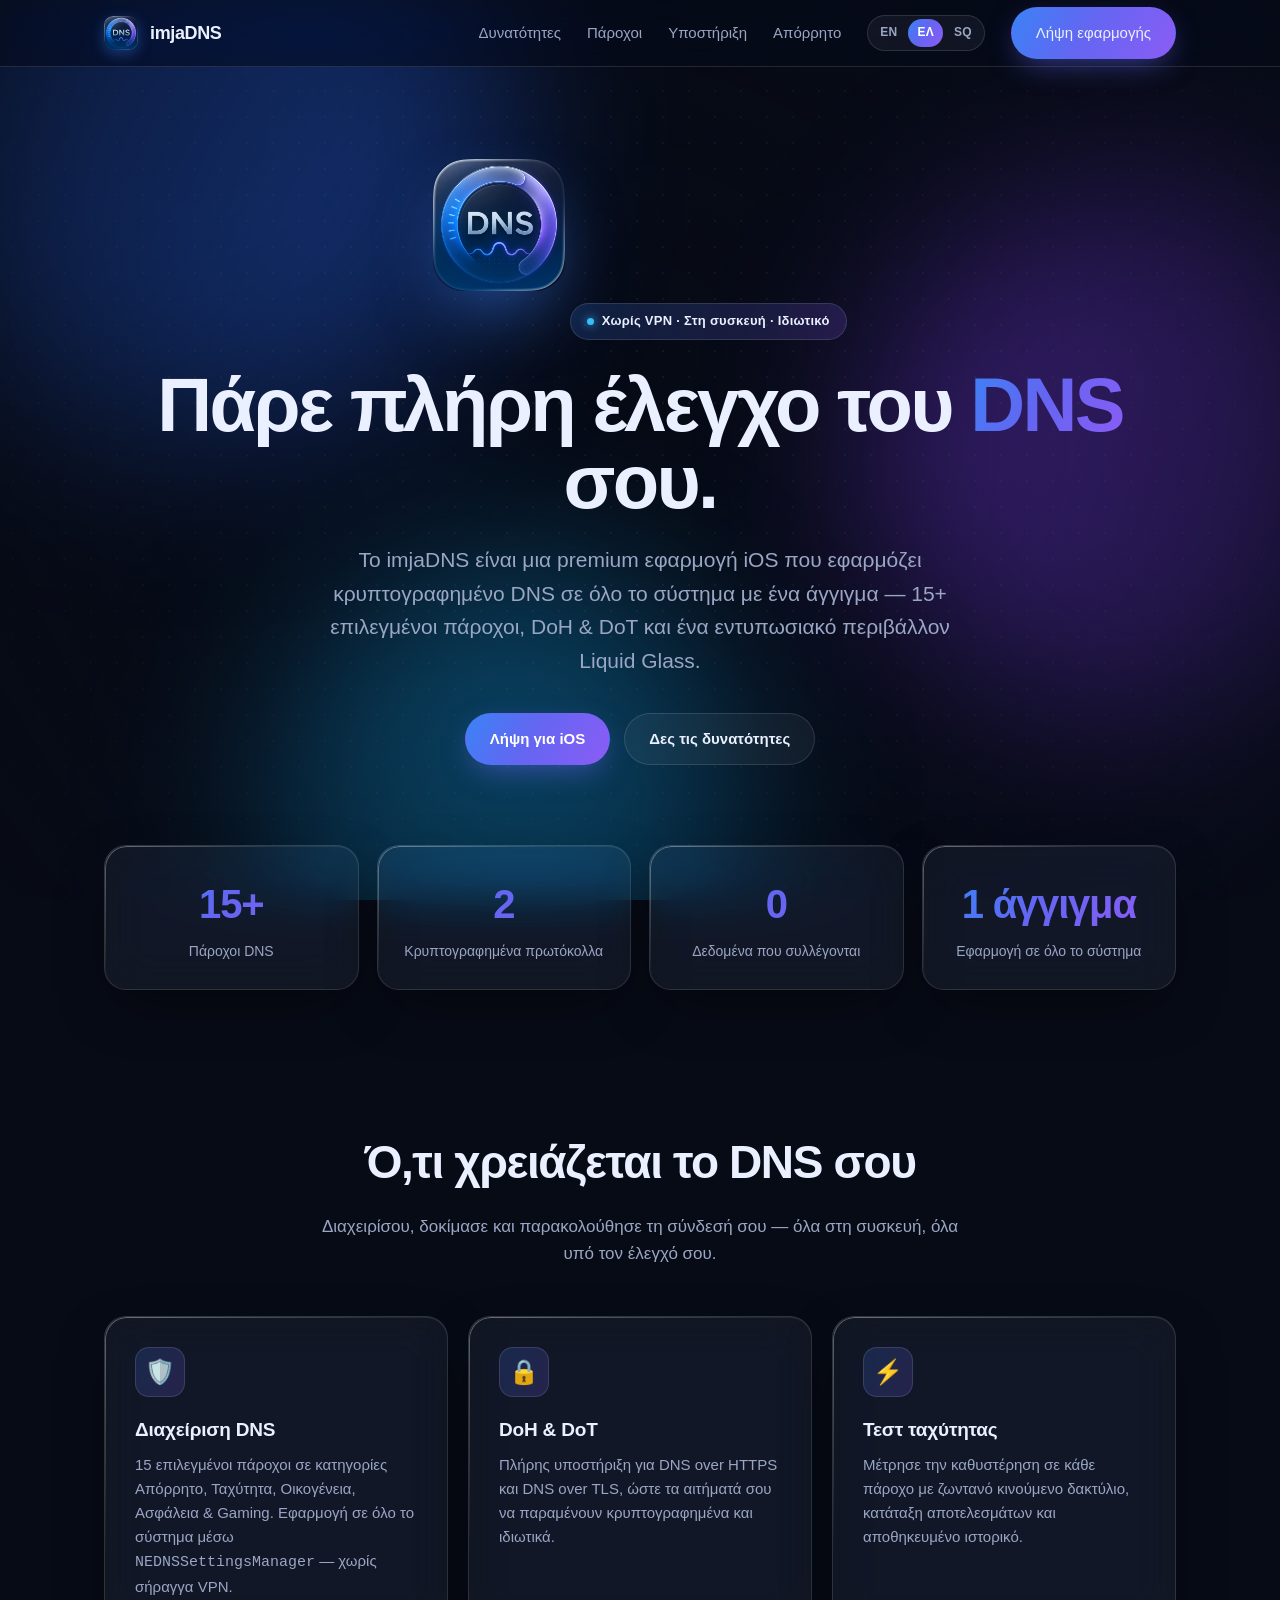
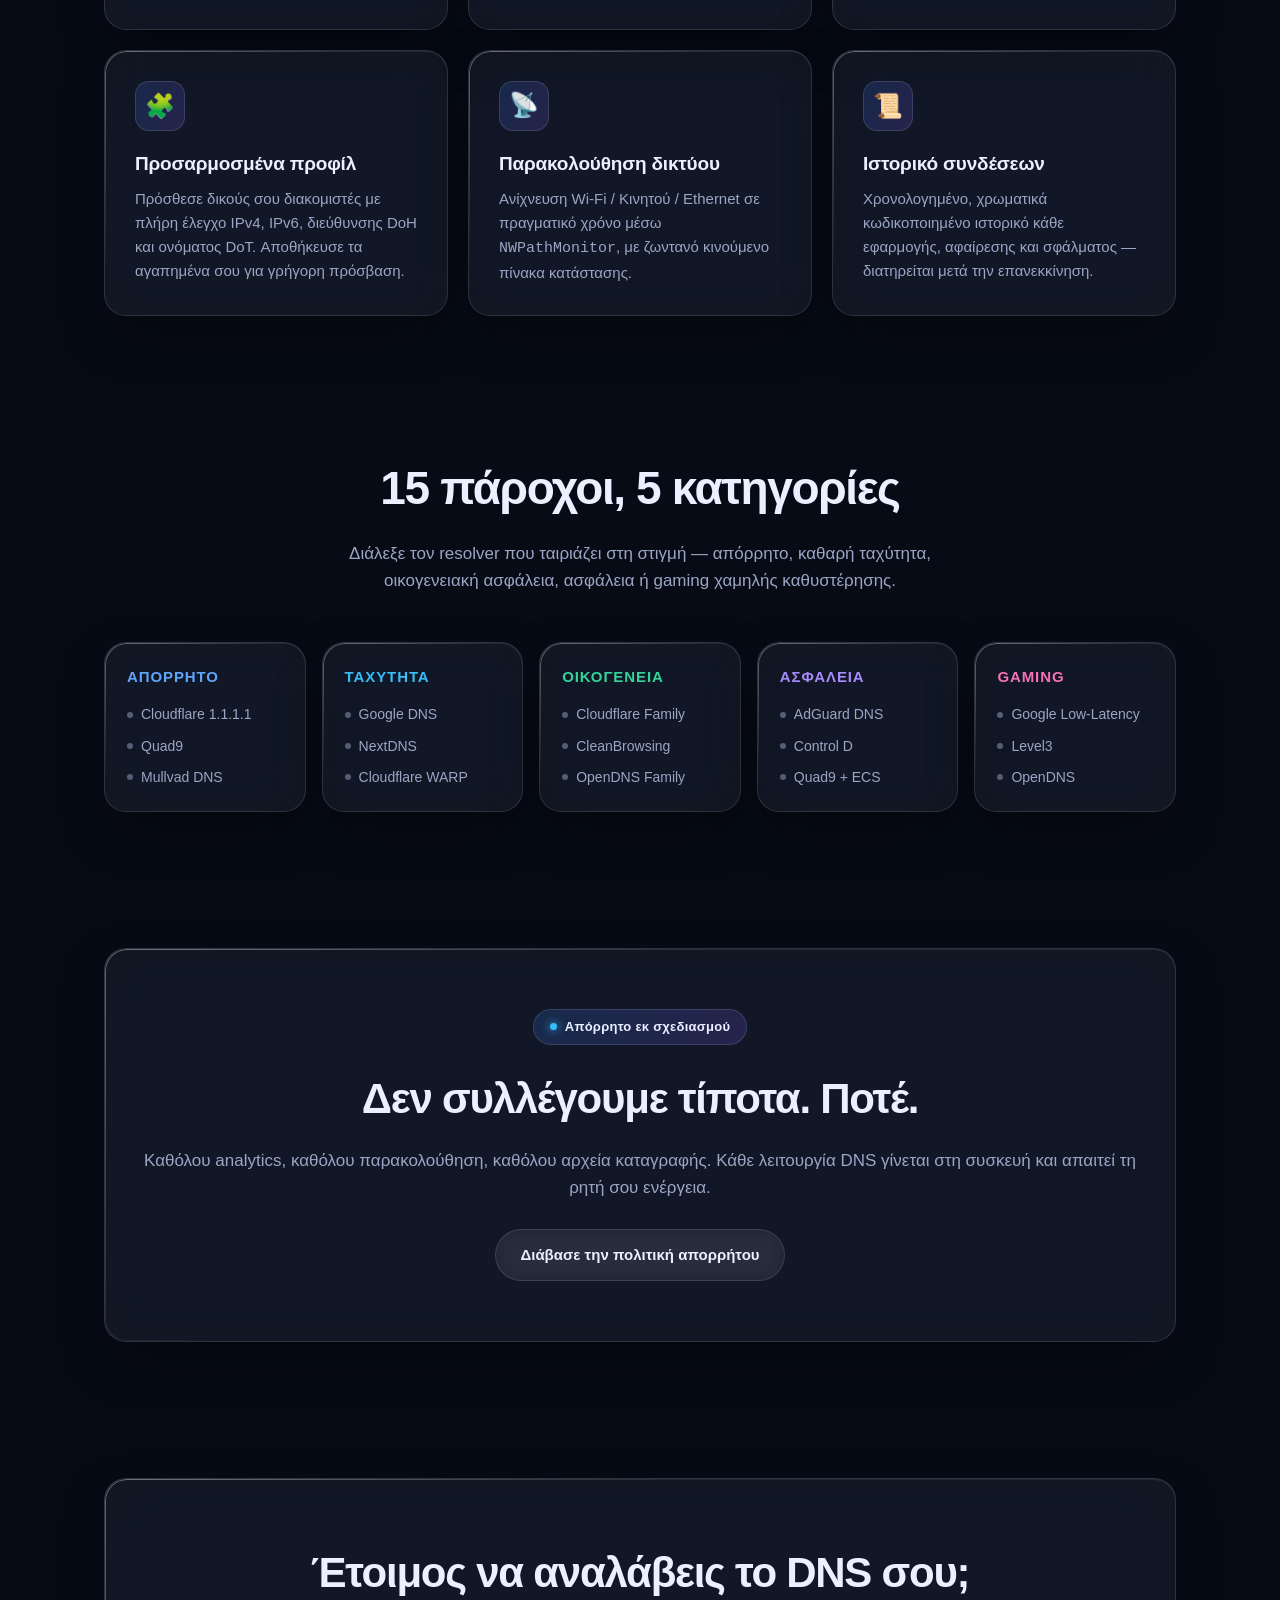
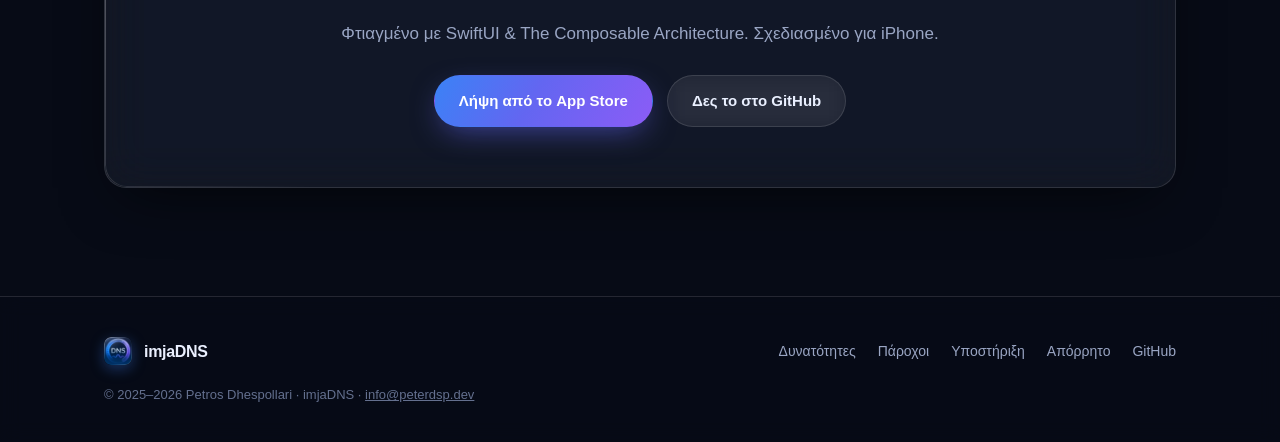
==== docs/el/index.html @ 1bcdfea8 "Add Greek and Albanian translations to imjadns.peterdsp.dev Localize the site into Greek (/el/) and " ====
<!DOCTYPE html>
<html lang="el">
<head>
  <meta charset="UTF-8" />
  <meta name="viewport" content="width=device-width, initial-scale=1.0" />
  <title>imjaDNS — Premium διαχείριση DNS για iOS</title>
  <meta name="description" content="Το imjaDNS σού δίνει πλήρη έλεγχο του DNS στο iPhone σου — χωρίς VPN. 15+ ενσωματωμένοι πάροχοι, DoH & DoT, τεστ ταχύτητας και εντυπωσιακό σχεδιασμό Liquid Glass." />
  <meta name="theme-color" content="#070B16" />
  <link rel="icon" href="../assets/icon.png" type="image/png" />
  <link rel="apple-touch-icon" href="../assets/icon-180.png" />
  <!-- Open Graph -->
  <meta property="og:type" content="website" />
  <meta property="og:title" content="imjaDNS — Premium διαχείριση DNS για iOS" />
  <meta property="og:description" content="Πλήρης έλεγχος του DNS στο iPhone σου — χωρίς VPN. 15+ πάροχοι, DoH & DoT, τεστ ταχύτητας." />
  <meta property="og:image" content="../assets/icon-512.png" />
  <meta property="og:url" content="https://imjadns.peterdsp.dev/el/" />
  <meta name="twitter:card" content="summary_large_image" />
  <link rel="alternate" hreflang="en" href="https://imjadns.peterdsp.dev/index.html" />
  <link rel="alternate" hreflang="el" href="https://imjadns.peterdsp.dev/el/index.html" />
  <link rel="alternate" hreflang="sq" href="https://imjadns.peterdsp.dev/sq/index.html" />
  <link rel="alternate" hreflang="x-default" href="https://imjadns.peterdsp.dev/index.html" />
  <link rel="stylesheet" href="../style.css" />
</head>
<body>
  <div class="mesh" aria-hidden="true">
    <div class="blob b1"></div>
    <div class="blob b2"></div>
    <div class="blob b3"></div>
  </div>

  <header class="nav">
    <div class="wrap">
      <a class="brand" href="index.html">
        <img src="../assets/icon.png" alt="Εικονίδιο imjaDNS" />
        imjaDNS
      </a>
      <nav class="nav-links">
        <a href="#features">Δυνατότητες</a>
        <a href="#providers">Πάροχοι</a>
        <a href="support.html">Υποστήριξη</a>
        <a href="privacy.html">Απόρρητο</a>
        <span class="lang-switch" role="group" aria-label="Γλώσσα">
          <a href="../index.html" hreflang="en" lang="en">EN</a>
          <a href="index.html" class="active" hreflang="el" lang="el">ΕΛ</a>
          <a href="../sq/index.html" hreflang="sq" lang="sq">SQ</a>
        </span>
        <a class="cta btn btn-primary" href="#download">Λήψη εφαρμογής</a>
      </nav>
    </div>
  </header>

  <main>
    <!-- HERO -->
    <section class="hero">
      <div class="wrap">
        <img class="hero-icon" src="../assets/icon.png" alt="Εικονίδιο εφαρμογής imjaDNS" />
        <div class="eyebrow"><span class="dot"></span> Χωρίς VPN · Στη συσκευή · Ιδιωτικό</div>
        <h1>Πάρε πλήρη έλεγχο του <span class="grad-text">DNS</span> σου.</h1>
        <p class="lead">Το imjaDNS είναι μια premium εφαρμογή iOS που εφαρμόζει κρυπτογραφημένο DNS σε όλο το σύστημα με ένα άγγιγμα — 15+ επιλεγμένοι πάροχοι, DoH &amp; DoT και ένα εντυπωσιακό περιβάλλον Liquid Glass.</p>
        <div class="hero-actions">
          <a class="btn btn-primary" href="https://apps.apple.com/app/id6745613220" target="_blank" rel="noopener">Λήψη για iOS</a>
          <a class="btn btn-ghost" href="#features">Δες τις δυνατότητες</a>
        </div>
      </div>
    </section>

    <!-- STATS -->
    <section style="padding-top:0">
      <div class="wrap">
        <div class="stats reveal">
          <div class="glass stat"><div class="num">15+</div><div class="lbl">Πάροχοι DNS</div></div>
          <div class="glass stat"><div class="num">2</div><div class="lbl">Κρυπτογραφημένα πρωτόκολλα</div></div>
          <div class="glass stat"><div class="num">0</div><div class="lbl">Δεδομένα που συλλέγονται</div></div>
          <div class="glass stat"><div class="num">1 άγγιγμα</div><div class="lbl">Εφαρμογή σε όλο το σύστημα</div></div>
        </div>
      </div>
    </section>

    <!-- FEATURES -->
    <section id="features">
      <div class="wrap">
        <div class="section-head reveal">
          <h2>Ό,τι χρειάζεται το DNS σου</h2>
          <p>Διαχειρίσου, δοκίμασε και παρακολούθησε τη σύνδεσή σου — όλα στη συσκευή, όλα υπό τον έλεγχό σου.</p>
        </div>
        <div class="grid cols-3">
          <div class="glass feature reveal"><div class="ic">🛡️</div><h3>Διαχείριση DNS</h3><p>15 επιλεγμένοι πάροχοι σε κατηγορίες Απόρρητο, Ταχύτητα, Οικογένεια, Ασφάλεια &amp; Gaming. Εφαρμογή σε όλο το σύστημα μέσω <code>NEDNSSettingsManager</code> — χωρίς σήραγγα VPN.</p></div>
          <div class="glass feature reveal"><div class="ic">🔒</div><h3>DoH &amp; DoT</h3><p>Πλήρης υποστήριξη για DNS over HTTPS και DNS over TLS, ώστε τα αιτήματά σου να παραμένουν κρυπτογραφημένα και ιδιωτικά.</p></div>
          <div class="glass feature reveal"><div class="ic">⚡</div><h3>Τεστ ταχύτητας</h3><p>Μέτρησε την καθυστέρηση σε κάθε πάροχο με ζωντανό κινούμενο δακτύλιο, κατάταξη αποτελεσμάτων και αποθηκευμένο ιστορικό.</p></div>
          <div class="glass feature reveal"><div class="ic">🧩</div><h3>Προσαρμοσμένα προφίλ</h3><p>Πρόσθεσε δικούς σου διακομιστές με πλήρη έλεγχο IPv4, IPv6, διεύθυνσης DoH και ονόματος DoT. Αποθήκευσε τα αγαπημένα σου για γρήγορη πρόσβαση.</p></div>
          <div class="glass feature reveal"><div class="ic">📡</div><h3>Παρακολούθηση δικτύου</h3><p>Ανίχνευση Wi-Fi / Κινητού / Ethernet σε πραγματικό χρόνο μέσω <code>NWPathMonitor</code>, με ζωντανό κινούμενο πίνακα κατάστασης.</p></div>
          <div class="glass feature reveal"><div class="ic">📜</div><h3>Ιστορικό συνδέσεων</h3><p>Χρονολογημένο, χρωματικά κωδικοποιημένο ιστορικό κάθε εφαρμογής, αφαίρεσης και σφάλματος — διατηρείται μετά την επανεκκίνηση.</p></div>
        </div>
      </div>
    </section>

    <!-- PROVIDERS -->
    <section id="providers">
      <div class="wrap">
        <div class="section-head reveal">
          <h2>15 πάροχοι, 5 κατηγορίες</h2>
          <p>Διάλεξε τον resolver που ταιριάζει στη στιγμή — απόρρητο, καθαρή ταχύτητα, οικογενειακή ασφάλεια, ασφάλεια ή gaming χαμηλής καθυστέρησης.</p>
        </div>
        <div class="cats reveal">
          <div class="glass cat c-priv"><h4>Απόρρητο</h4><ul><li>Cloudflare 1.1.1.1</li><li>Quad9</li><li>Mullvad DNS</li></ul></div>
          <div class="glass cat c-speed"><h4>Ταχύτητα</h4><ul><li>Google DNS</li><li>NextDNS</li><li>Cloudflare WARP</li></ul></div>
          <div class="glass cat c-fam"><h4>Οικογένεια</h4><ul><li>Cloudflare Family</li><li>CleanBrowsing</li><li>OpenDNS Family</li></ul></div>
          <div class="glass cat c-sec"><h4>Ασφάλεια</h4><ul><li>AdGuard DNS</li><li>Control D</li><li>Quad9 + ECS</li></ul></div>
          <div class="glass cat c-game"><h4>Gaming</h4><ul><li>Google Low-Latency</li><li>Level3</li><li>OpenDNS</li></ul></div>
        </div>
      </div>
    </section>

    <!-- PRIVACY HIGHLIGHT -->
    <section>
      <div class="wrap">
        <div class="glass cta-band reveal">
          <div class="eyebrow" style="margin-bottom:20px"><span class="dot"></span> Απόρρητο εκ σχεδιασμού</div>
          <h2>Δεν συλλέγουμε τίποτα. Ποτέ.</h2>
          <p>Καθόλου analytics, καθόλου παρακολούθηση, καθόλου αρχεία καταγραφής. Κάθε λειτουργία DNS γίνεται στη συσκευή και απαιτεί τη ρητή σου ενέργεια.</p>
          <a class="btn btn-ghost" href="privacy.html">Διάβασε την πολιτική απορρήτου</a>
        </div>
      </div>
    </section>

    <!-- DOWNLOAD -->
    <section id="download">
      <div class="wrap">
        <div class="glass cta-band reveal">
          <h2>Έτοιμος να αναλάβεις το DNS σου;</h2>
          <p>Φτιαγμένο με SwiftUI &amp; The Composable Architecture. Σχεδιασμένο για iPhone.</p>
          <div class="hero-actions">
            <a class="btn btn-primary" href="https://apps.apple.com/app/id6745613220" id="appstore-link" target="_blank" rel="noopener">Λήψη από το App&nbsp;Store</a>
            <a class="btn btn-ghost" href="https://github.com/peterdsp/imjaDNS">Δες το στο GitHub</a>
          </div>
        </div>
      </div>
    </section>
  </main>

  <footer class="footer">
    <div class="wrap">
      <a class="brand" href="index.html"><img src="../assets/icon.png" alt="" style="width:28px;height:28px;border-radius:7px" /> imjaDNS</a>
      <nav>
        <a href="#features">Δυνατότητες</a>
        <a href="#providers">Πάροχοι</a>
        <a href="support.html">Υποστήριξη</a>
        <a href="privacy.html">Απόρρητο</a>
        <a href="https://github.com/peterdsp/imjaDNS">GitHub</a>
      </nav>
      <div class="copy">© 2025–2026 Petros Dhespollari · imjaDNS · <a href="mailto:info@peterdsp.dev" style="color:var(--text-faint)">info@peterdsp.dev</a></div>
    </div>
  </footer>

  <script>
    // Progressive enhancement: mark JS active so the hide-then-animate rule applies.
    document.documentElement.classList.add('js');
    const reveals = document.querySelectorAll('.reveal');
    const show = el => el.classList.add('in');
    if ('IntersectionObserver' in window) {
      const io = new IntersectionObserver((entries) => {
        entries.forEach(e => { if (e.isIntersecting) { show(e.target); io.unobserve(e.target); } });
      }, { threshold: 0.08, rootMargin: '0px 0px -8% 0px' });
      reveals.forEach(el => io.observe(el));
      // Failsafe: never leave content hidden if the observer misses anything.
      window.addEventListener('load', () => setTimeout(() => reveals.forEach(show), 1500));
    } else {
      reveals.forEach(show);
    }
  </script>
</body>
</html>
---- docs/style.css ----
/* imjaDNS — Liquid Glass design system
   Dark-committed, blue→purple gradients, glassmorphism */

:root {
  --bg: #070B16;
  --bg-2: #0A0E1A;
  --surface: rgba(255, 255, 255, 0.05);
  --surface-2: rgba(255, 255, 255, 0.08);
  --border: rgba(255, 255, 255, 0.12);
  --text: #EAF0FF;
  --text-dim: #9AA6C4;
  --text-faint: #64708F;
  --blue: #3B82F6;
  --indigo: #6366F1;
  --violet: #8B5CF6;
  --cyan: #38BDF8;
  --grad: linear-gradient(120deg, #3B82F6 0%, #6366F1 45%, #8B5CF6 100%);
  --grad-soft: linear-gradient(120deg, rgba(59,130,246,0.18), rgba(139,92,246,0.18));
  --radius: 22px;
  --radius-sm: 14px;
  --maxw: 1120px;
  --shadow: 0 20px 60px -20px rgba(0, 0, 0, 0.7);
  --font: -apple-system, BlinkMacSystemFont, "SF Pro Display", "Inter", "Segoe UI", Roboto, Helvetica, Arial, sans-serif;
}

* { box-sizing: border-box; margin: 0; padding: 0; }

html { scroll-behavior: smooth; -webkit-text-size-adjust: 100%; }

body {
  font-family: var(--font);
  color: var(--text);
  background: var(--bg);
  line-height: 1.6;
  overflow-x: hidden;
  -webkit-font-smoothing: antialiased;
  position: relative;
  min-height: 100vh;
}

/* Animated mesh-blob background */
.mesh { position: fixed; inset: 0; z-index: -2; overflow: hidden; background: var(--bg); }
.blob {
  position: absolute;
  border-radius: 50%;
  filter: blur(90px);
  opacity: 0.55;
  will-change: transform;
}
.blob.b1 { width: 620px; height: 620px; background: #2563EB; top: -180px; left: -120px; animation: drift1 22s ease-in-out infinite; }
.blob.b2 { width: 560px; height: 560px; background: #7C3AED; top: 20%; right: -160px; animation: drift2 26s ease-in-out infinite; }
.blob.b3 { width: 480px; height: 480px; background: #0EA5E9; bottom: -160px; left: 20%; animation: drift3 30s ease-in-out infinite; }
.mesh::after { /* subtle dot grid + vignette */
  content: ""; position: absolute; inset: 0;
  background:
    radial-gradient(circle at 50% 40%, rgba(7,11,22,0) 0%, rgba(7,11,22,0.55) 70%, rgba(7,11,22,0.9) 100%),
    radial-gradient(rgba(255,255,255,0.05) 1px, transparent 1px);
  background-size: cover, 26px 26px;
}
@keyframes drift1 { 0%,100% { transform: translate(0,0) scale(1);} 50% { transform: translate(80px,60px) scale(1.1);} }
@keyframes drift2 { 0%,100% { transform: translate(0,0) scale(1);} 50% { transform: translate(-70px,50px) scale(1.08);} }
@keyframes drift3 { 0%,100% { transform: translate(0,0) scale(1);} 50% { transform: translate(50px,-60px) scale(1.12);} }

@media (prefers-reduced-motion: reduce) {
  .blob { animation: none; }
  html { scroll-behavior: auto; }
}

.wrap { width: 100%; max-width: var(--maxw); margin: 0 auto; padding: 0 24px; }

/* ---------- Nav ---------- */
.nav {
  position: sticky; top: 0; z-index: 50;
  backdrop-filter: blur(18px) saturate(160%);
  -webkit-backdrop-filter: blur(18px) saturate(160%);
  background: rgba(7, 11, 22, 0.6);
  border-bottom: 1px solid var(--border);
}
.nav .wrap { display: flex; align-items: center; justify-content: space-between; height: 66px; }
.brand { display: flex; align-items: center; gap: 12px; font-weight: 700; letter-spacing: -0.02em; color: var(--text); text-decoration: none; font-size: 18px; }
.brand img { width: 34px; height: 34px; border-radius: 9px; box-shadow: 0 4px 14px rgba(59,130,246,0.35); }
.nav-links { display: flex; align-items: center; gap: 26px; }
.nav-links a { color: var(--text-dim); text-decoration: none; font-size: 15px; font-weight: 500; transition: color .2s; }
.nav-links a:hover { color: var(--text); }
.nav-links a.cta { color: var(--text); }

/* ---------- Language switcher ---------- */
.lang-switch { display: inline-flex; align-items: center; gap: 2px; padding: 3px; border-radius: 999px; background: var(--surface); border: 1px solid var(--border); }
.lang-switch a { font-size: 12px; font-weight: 600; letter-spacing: 0.02em; padding: 4px 9px; border-radius: 999px; color: var(--text-dim); text-decoration: none; transition: color .2s, background .2s; }
.lang-switch a:hover { color: var(--text); }
.lang-switch a.active { background: var(--grad); color: #fff; }

/* ---------- Buttons ---------- */
.btn {
  display: inline-flex; align-items: center; gap: 9px;
  padding: 13px 24px; border-radius: 999px;
  font-weight: 600; font-size: 15px; text-decoration: none;
  border: 1px solid transparent; cursor: pointer; transition: transform .18s ease, box-shadow .18s ease, background .2s;
}
.btn-primary { background: var(--grad); color: #fff; box-shadow: 0 10px 30px -8px rgba(99,102,241,0.6); }
.btn-primary:hover { transform: translateY(-2px); box-shadow: 0 16px 40px -8px rgba(99,102,241,0.75); }
.btn-ghost { background: var(--surface); color: var(--text); border-color: var(--border); backdrop-filter: blur(10px); }
.btn-ghost:hover { background: var(--surface-2); transform: translateY(-2px); }

/* ---------- Glass card ---------- */
.glass {
  position: relative;
  background: var(--surface);
  border: 1px solid var(--border);
  border-radius: var(--radius);
  backdrop-filter: blur(22px) saturate(150%);
  -webkit-backdrop-filter: blur(22px) saturate(150%);
  box-shadow: var(--shadow), inset 0 1px 0 rgba(255,255,255,0.08);
  overflow: hidden;
}
.glass::before { /* gradient top highlight */
  content: ""; position: absolute; inset: 0; border-radius: inherit; padding: 1px;
  background: linear-gradient(140deg, rgba(255,255,255,0.35), rgba(255,255,255,0) 40%);
  -webkit-mask: linear-gradient(#000 0 0) content-box, linear-gradient(#000 0 0);
  -webkit-mask-composite: xor; mask-composite: exclude; pointer-events: none;
}

/* ---------- Hero ---------- */
.hero { padding: 92px 0 80px; text-align: center; }
.eyebrow {
  display: inline-flex; align-items: center; gap: 8px;
  padding: 7px 16px; border-radius: 999px; margin-bottom: 26px;
  background: var(--grad-soft); border: 1px solid var(--border);
  font-size: 13px; font-weight: 600; color: var(--text); letter-spacing: 0.02em;
}
.dot { width: 7px; height: 7px; border-radius: 50%; background: var(--cyan); box-shadow: 0 0 10px var(--cyan); }
.hero h1 {
  font-size: clamp(40px, 7vw, 76px); line-height: 1.02; letter-spacing: -0.035em;
  font-weight: 800; margin-bottom: 22px;
}
.hero h1 .grad-text {
  background: var(--grad); -webkit-background-clip: text; background-clip: text; color: transparent;
}
.hero p.lead { font-size: clamp(17px, 2.2vw, 21px); color: var(--text-dim); max-width: 640px; margin: 0 auto 36px; }
.hero-actions { display: flex; gap: 14px; justify-content: center; flex-wrap: wrap; }
.hero-icon {
  width: 132px; height: 132px; border-radius: 30px; margin: 0 auto 34px;
  box-shadow: 0 30px 70px -20px rgba(59,130,246,0.6);
  animation: floaty 6s ease-in-out infinite;
}
@keyframes floaty { 0%,100% { transform: translateY(0);} 50% { transform: translateY(-12px);} }

/* ---------- Sections ---------- */
section { padding: 68px 0; }
.section-head { text-align: center; max-width: 640px; margin: 0 auto 48px; }
.section-head h2 { font-size: clamp(30px, 4.5vw, 46px); letter-spacing: -0.03em; font-weight: 800; margin-bottom: 14px; }
.section-head p { color: var(--text-dim); font-size: 17px; }

/* Feature grid */
.grid { display: grid; gap: 20px; }
.grid.cols-3 { grid-template-columns: repeat(3, 1fr); }
.grid.cols-2 { grid-template-columns: repeat(2, 1fr); }
.feature { padding: 30px; }
.feature .ic {
  width: 50px; height: 50px; border-radius: 14px; display: grid; place-items: center;
  background: var(--grad-soft); border: 1px solid var(--border); margin-bottom: 18px; font-size: 24px;
}
.feature h3 { font-size: 19px; letter-spacing: -0.01em; margin-bottom: 8px; }
.feature p { color: var(--text-dim); font-size: 15px; }

/* Providers */
.cats { display: grid; grid-template-columns: repeat(5, 1fr); gap: 16px; }
.cat { padding: 22px; text-align: left; }
.cat h4 { font-size: 15px; text-transform: uppercase; letter-spacing: 0.06em; margin-bottom: 14px; font-weight: 700; }
.cat.c-priv h4 { color: #60A5FA; } .cat.c-speed h4 { color: #38BDF8; }
.cat.c-fam h4 { color: #34D399; } .cat.c-sec h4 { color: #A78BFA; } .cat.c-game h4 { color: #F472B6; }
.cat ul { list-style: none; display: flex; flex-direction: column; gap: 9px; }
.cat li { font-size: 14px; color: var(--text-dim); display: flex; align-items: center; gap: 8px; }
.cat li::before { content: ""; width: 6px; height: 6px; border-radius: 50%; background: currentColor; opacity: 0.5; }

/* Stats */
.stats { display: grid; grid-template-columns: repeat(4, 1fr); gap: 18px; }
.stat { padding: 26px; text-align: center; }
.stat .num { font-size: 40px; font-weight: 800; letter-spacing: -0.03em; background: var(--grad); -webkit-background-clip: text; background-clip: text; color: transparent; }
.stat .lbl { color: var(--text-dim); font-size: 14px; margin-top: 4px; }

/* CTA band */
.cta-band { text-align: center; padding: 60px 32px; }
.cta-band h2 { font-size: clamp(28px, 4vw, 42px); letter-spacing: -0.03em; margin-bottom: 14px; }
.cta-band p { color: var(--text-dim); margin-bottom: 28px; font-size: 17px; }

/* ---------- Content pages (privacy/support) ---------- */
.page { padding: 60px 0 40px; }
.doc { padding: 44px; max-width: 800px; margin: 0 auto; }
.doc h1 { font-size: clamp(30px, 5vw, 44px); letter-spacing: -0.03em; margin-bottom: 8px; }
.doc .updated { color: var(--text-faint); font-size: 14px; margin-bottom: 28px; }
.doc h2 { font-size: 22px; margin: 30px 0 10px; letter-spacing: -0.02em; }
.doc p { color: var(--text-dim); margin-bottom: 14px; }
.doc ul { color: var(--text-dim); margin: 0 0 16px 20px; display: flex; flex-direction: column; gap: 6px; }
.doc a { color: #7DA6FF; }
.doc .divider { height: 1px; background: var(--border); margin: 28px 0; border: 0; }

/* ---------- Footer ---------- */
.footer { border-top: 1px solid var(--border); padding: 40px 0; margin-top: 40px; background: rgba(7,11,22,0.5); backdrop-filter: blur(10px); }
.footer .wrap { display: flex; justify-content: space-between; align-items: center; gap: 20px; flex-wrap: wrap; }
.footer .brand { font-size: 16px; }
.footer nav { display: flex; gap: 22px; flex-wrap: wrap; }
.footer nav a { color: var(--text-dim); text-decoration: none; font-size: 14px; transition: color .2s; }
.footer nav a:hover { color: var(--text); }
.footer .copy { color: var(--text-faint); font-size: 13px; width: 100%; }

/* ---------- Reveal on scroll (progressive enhancement) ----------
   Content is visible by default. Only when JS is active (html.js) do we
   hide-then-animate, so a missed observer or disabled JS never hides content. */
.reveal { opacity: 1; transform: none; transition: opacity .7s ease, transform .7s ease; }
html.js .reveal:not(.in) { opacity: 0; transform: translateY(24px); }
@media (prefers-reduced-motion: reduce) {
  html.js .reveal:not(.in) { opacity: 1; transform: none; }
}

/* ---------- Responsive ---------- */
@media (max-width: 900px) {
  .grid.cols-3 { grid-template-columns: repeat(2, 1fr); }
  .cats { grid-template-columns: repeat(2, 1fr); }
  .stats { grid-template-columns: repeat(2, 1fr); }
}
@media (max-width: 620px) {
  .nav-links { gap: 12px; }
  .nav-links > a:not(.cta) { display: none; }
  .lang-switch { display: inline-flex; }
  .lang-switch a { display: inline-block; }
  .grid.cols-3, .grid.cols-2, .cats, .stats { grid-template-columns: 1fr; }
  .hero { padding: 60px 0 50px; }
  .doc { padding: 28px 22px; }
}
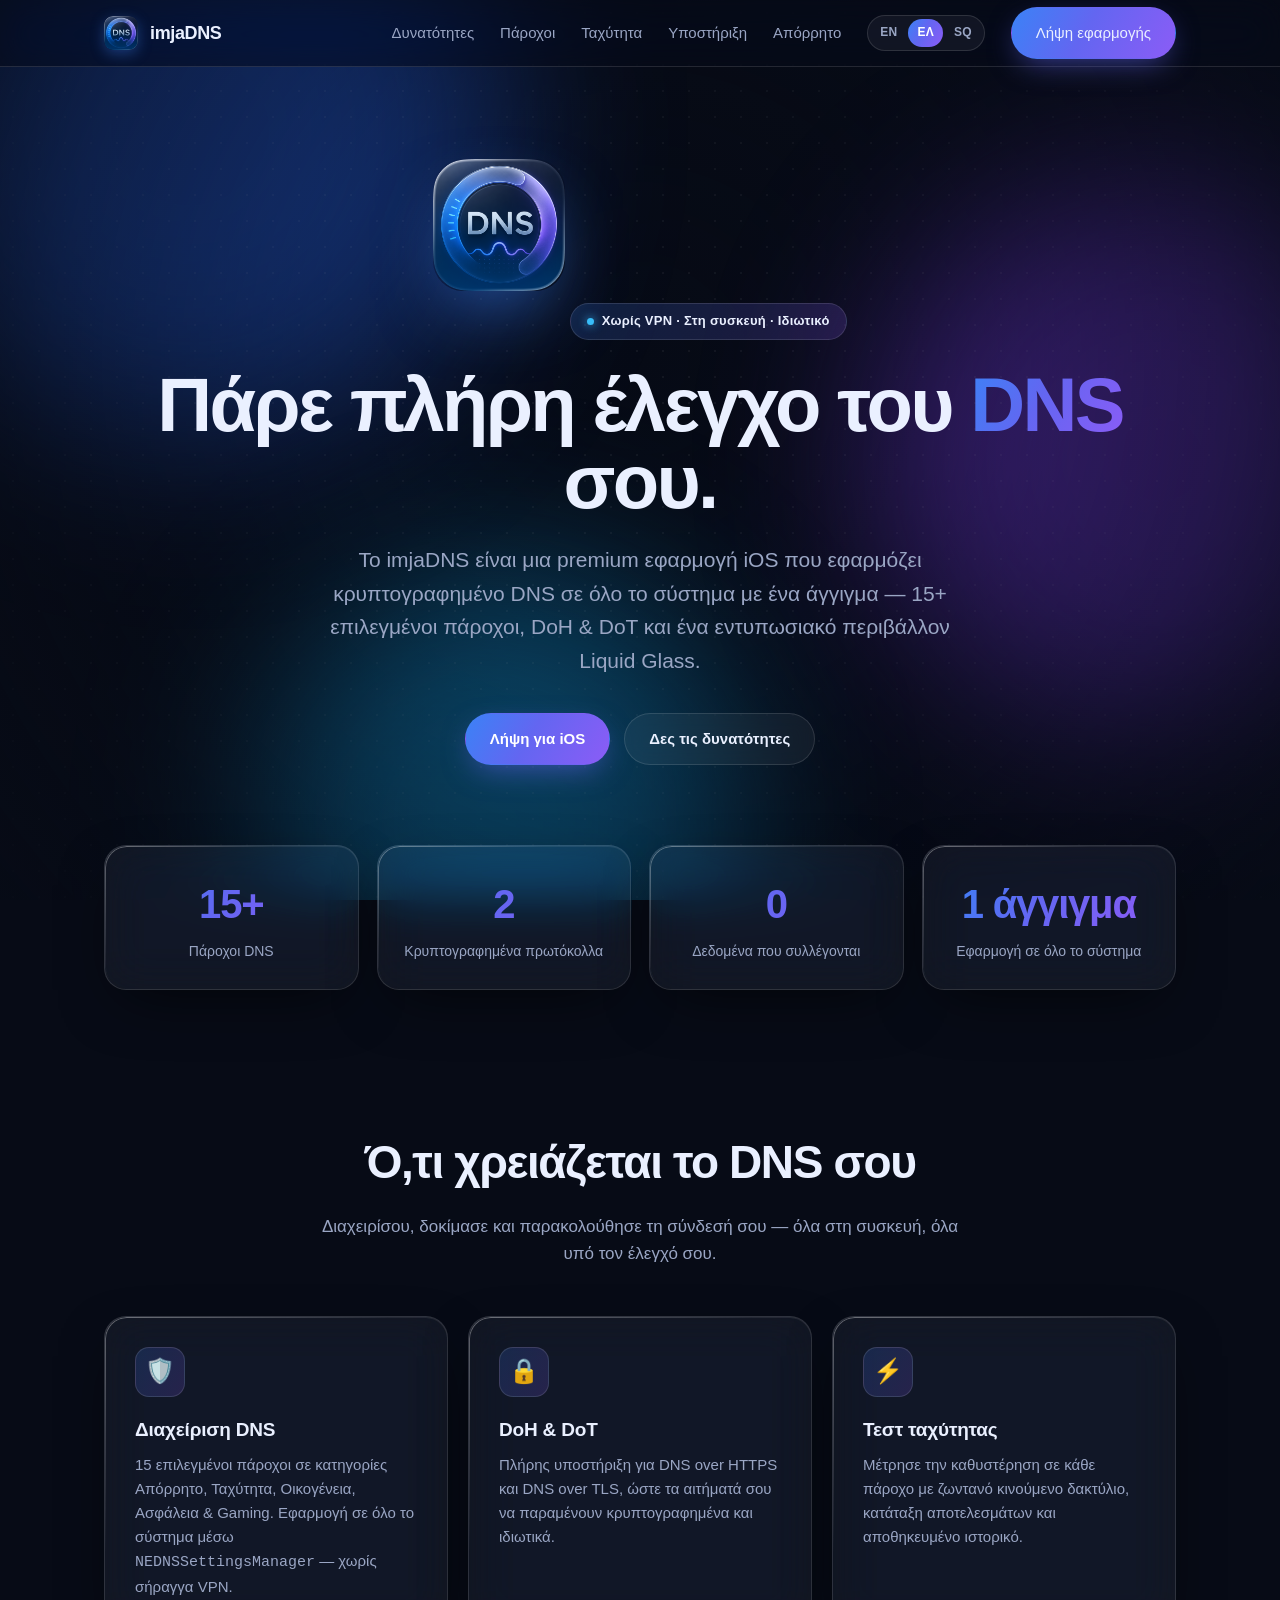
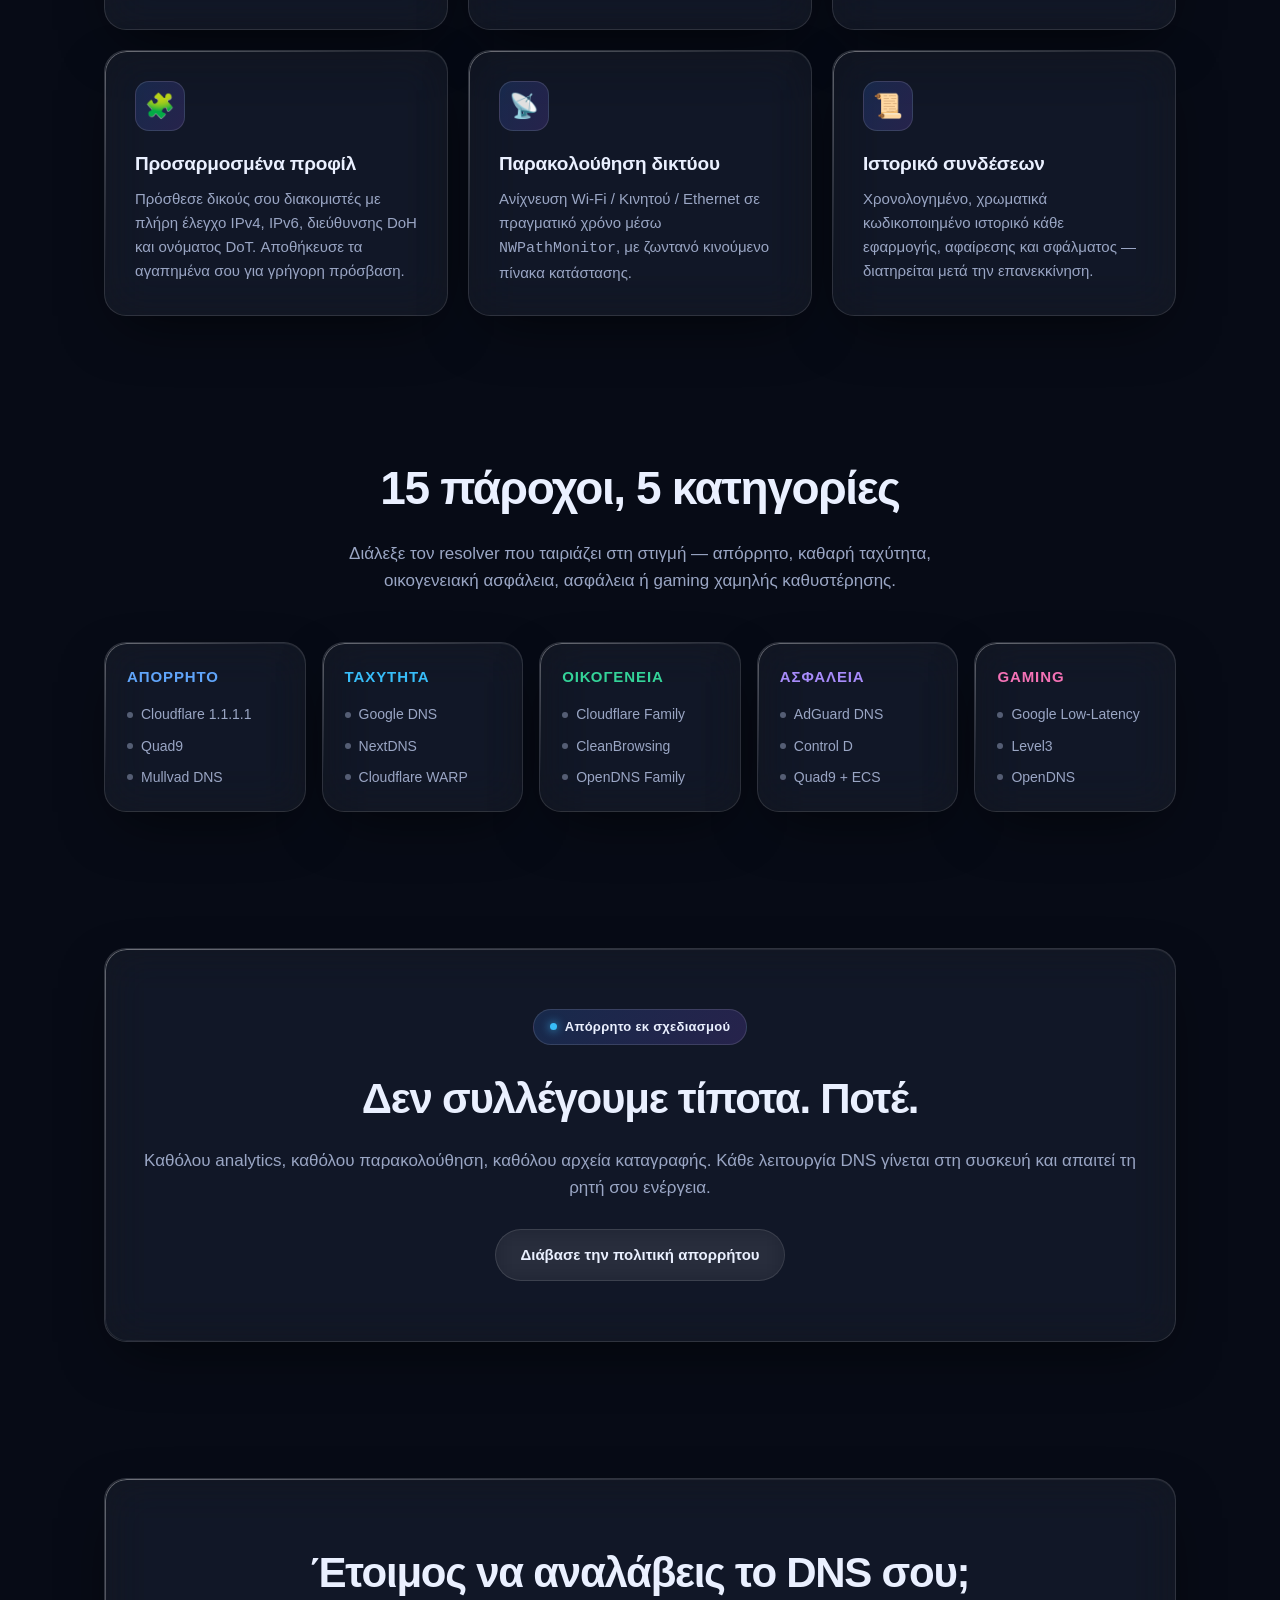
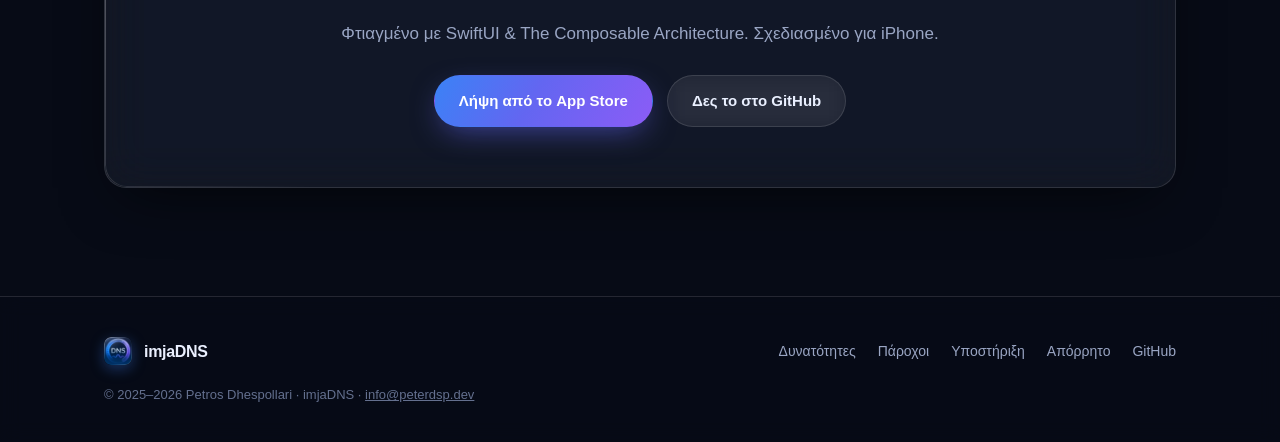
==== commit 7b05a51a: "Add speed test with scenario ratings to the website New trilingual Speed page (EN/EL/SQ) that measur" ====
--- a/docs/el/index.html
+++ b/docs/el/index.html
@@ -37,6 +37,7 @@
       <nav class="nav-links">
         <a href="#features">Δυνατότητες</a>
         <a href="#providers">Πάροχοι</a>
+        <a href="speed.html">Ταχύτητα</a>
         <a href="support.html">Υποστήριξη</a>
         <a href="privacy.html">Απόρρητο</a>
         <span class="lang-switch" role="group" aria-label="Γλώσσα">
--- a/docs/style.css
+++ b/docs/style.css
@@ -219,6 +219,49 @@
   .cats { grid-template-columns: repeat(2, 1fr); }
   .stats { grid-template-columns: repeat(2, 1fr); }
 }
+/* ---------- Speed test ---------- */
+.speed-panel { padding: 36px 32px; text-align: center; display: flex; flex-direction: column; align-items: center; gap: 26px; }
+.speed-stage { display: flex; justify-content: center; }
+.speed-ring {
+  --p: 0;
+  width: 230px; height: 230px; border-radius: 50%;
+  display: grid; place-items: center; position: relative;
+  background: conic-gradient(var(--cyan) calc(var(--p) * 1%), rgba(255,255,255,0.07) 0);
+  transition: background 0.25s linear;
+}
+.speed-ring::after { content: ""; position: absolute; inset: 13px; border-radius: 50%; background: var(--bg-2); box-shadow: inset 0 0 30px rgba(0,0,0,0.5); }
+.speed-ring.active { animation: speedPulse 1.6s ease-in-out infinite; }
+@keyframes speedPulse { 0%,100% { box-shadow: 0 0 0 0 rgba(56,189,248,0.0); } 50% { box-shadow: 0 0 46px -6px rgba(56,189,248,0.55); } }
+.speed-center { position: relative; z-index: 1; }
+.speed-live { font-size: 54px; font-weight: 800; letter-spacing: -0.03em; line-height: 1; color: var(--text); }
+.speed-unit { font-size: 14px; color: var(--text-dim); margin-top: 4px; letter-spacing: 0.04em; }
+.speed-phase { margin-top: 10px; font-size: 13px; font-weight: 600; color: var(--cyan); text-transform: uppercase; letter-spacing: 0.08em; }
+
+.metrics { display: grid; grid-template-columns: repeat(4, 1fr); gap: 14px; width: 100%; max-width: 560px; }
+.metric { background: var(--surface); border: 1px solid var(--border); border-radius: var(--radius-sm); padding: 16px 10px; }
+.metric .mval { font-size: 24px; font-weight: 700; letter-spacing: -0.02em; }
+.metric .mlbl { font-size: 12px; color: var(--text-dim); margin-top: 4px; }
+.speed-meta { font-size: 13px; color: var(--text-faint); min-height: 18px; }
+
+.scenarios { display: grid; grid-template-columns: repeat(4, 1fr); gap: 16px; margin-top: 36px; }
+.scenario { padding: 20px; text-align: left; border-top: 2px solid transparent; transition: border-color 0.3s; }
+.scenario.smooth { border-top-color: #38EF7D; }
+.scenario.tight { border-top-color: #F2C94C; }
+.scenario.struggles { border-top-color: #FF5858; }
+.sc-top { display: flex; align-items: center; justify-content: space-between; margin-bottom: 12px; }
+.sc-ic { font-size: 24px; }
+.sc-status { font-size: 12px; font-weight: 700; padding: 3px 10px; border-radius: 999px; background: var(--surface-2); color: var(--text-dim); }
+.scenario.smooth .sc-status { background: rgba(56,239,125,0.16); color: #38EF7D; }
+.scenario.tight .sc-status { background: rgba(242,201,76,0.16); color: #F2C94C; }
+.scenario.struggles .sc-status { background: rgba(255,88,88,0.16); color: #FF5858; }
+.sc-name { font-size: 16px; font-weight: 700; letter-spacing: -0.01em; }
+.sc-desc { font-size: 13px; color: var(--text-dim); margin-top: 4px; }
+.speed-disclaimer { max-width: 680px; margin: 30px auto 0; text-align: center; font-size: 13px; color: var(--text-faint); line-height: 1.6; }
+
+@media (max-width: 900px) {
+  .scenarios { grid-template-columns: repeat(2, 1fr); }
+}
+
 @media (max-width: 620px) {
   .nav-links { gap: 12px; }
   .nav-links > a:not(.cta) { display: none; }
@@ -227,4 +270,7 @@
   .grid.cols-3, .grid.cols-2, .cats, .stats { grid-template-columns: 1fr; }
   .hero { padding: 60px 0 50px; }
   .doc { padding: 28px 22px; }
-}
+  .metrics { grid-template-columns: repeat(2, 1fr); }
+  .scenarios { grid-template-columns: 1fr; }
+  .speed-panel { padding: 28px 20px; }
+}
